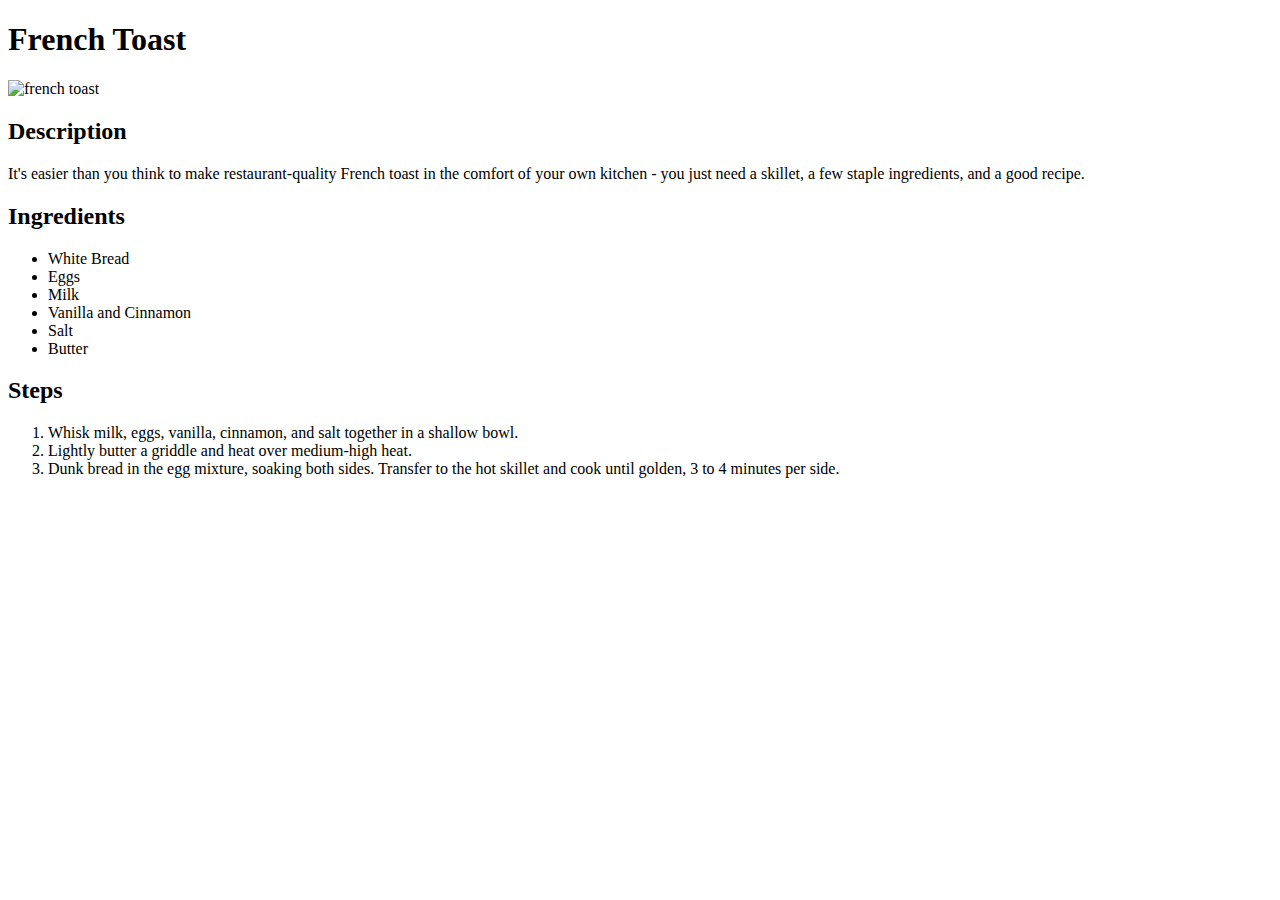
==== recipes/french_toast.html @ 86de19e7 "Update french toast recipe" ====
<!DOCTYPE html>
<html lang="en">
<head>
    <meta charset="UTF-8">
    <meta http-equiv="X-UA-Compatible" content="IE=edge">
    <meta name="viewport" content="width=device-width, initial-scale=1.0">
    <title>French Toast</title>
</head>
<body>
    <h1>French Toast</h1>
    <img src="../images/french_toast.jpg" alt="french toast">
    <h2>Description</h2>
    <p>It's easier than you think to make restaurant-quality French toast in the comfort of your own kitchen - you just need a skillet, a few staple ingredients, and a good recipe.</p>
    <h2>Ingredients</h2>
    <ul>
        <li>White Bread</li>
        <li>Eggs</li>
        <li>Milk</li>
        <li>Vanilla and Cinnamon</li>
        <li>Salt</li>
        <li>Butter</li>
    </ul>
    <h2>Steps</h2>
    <ol>
        <li>Whisk milk, eggs, vanilla, cinnamon, and salt together in a shallow bowl.</li>
        <li>Lightly butter a griddle and heat over medium-high heat.</li>
        <li>Dunk bread in the egg mixture, soaking both sides. Transfer to the hot skillet and cook until golden, 3 to 4 minutes per side.</li>
    </ol>
</body>
</html>
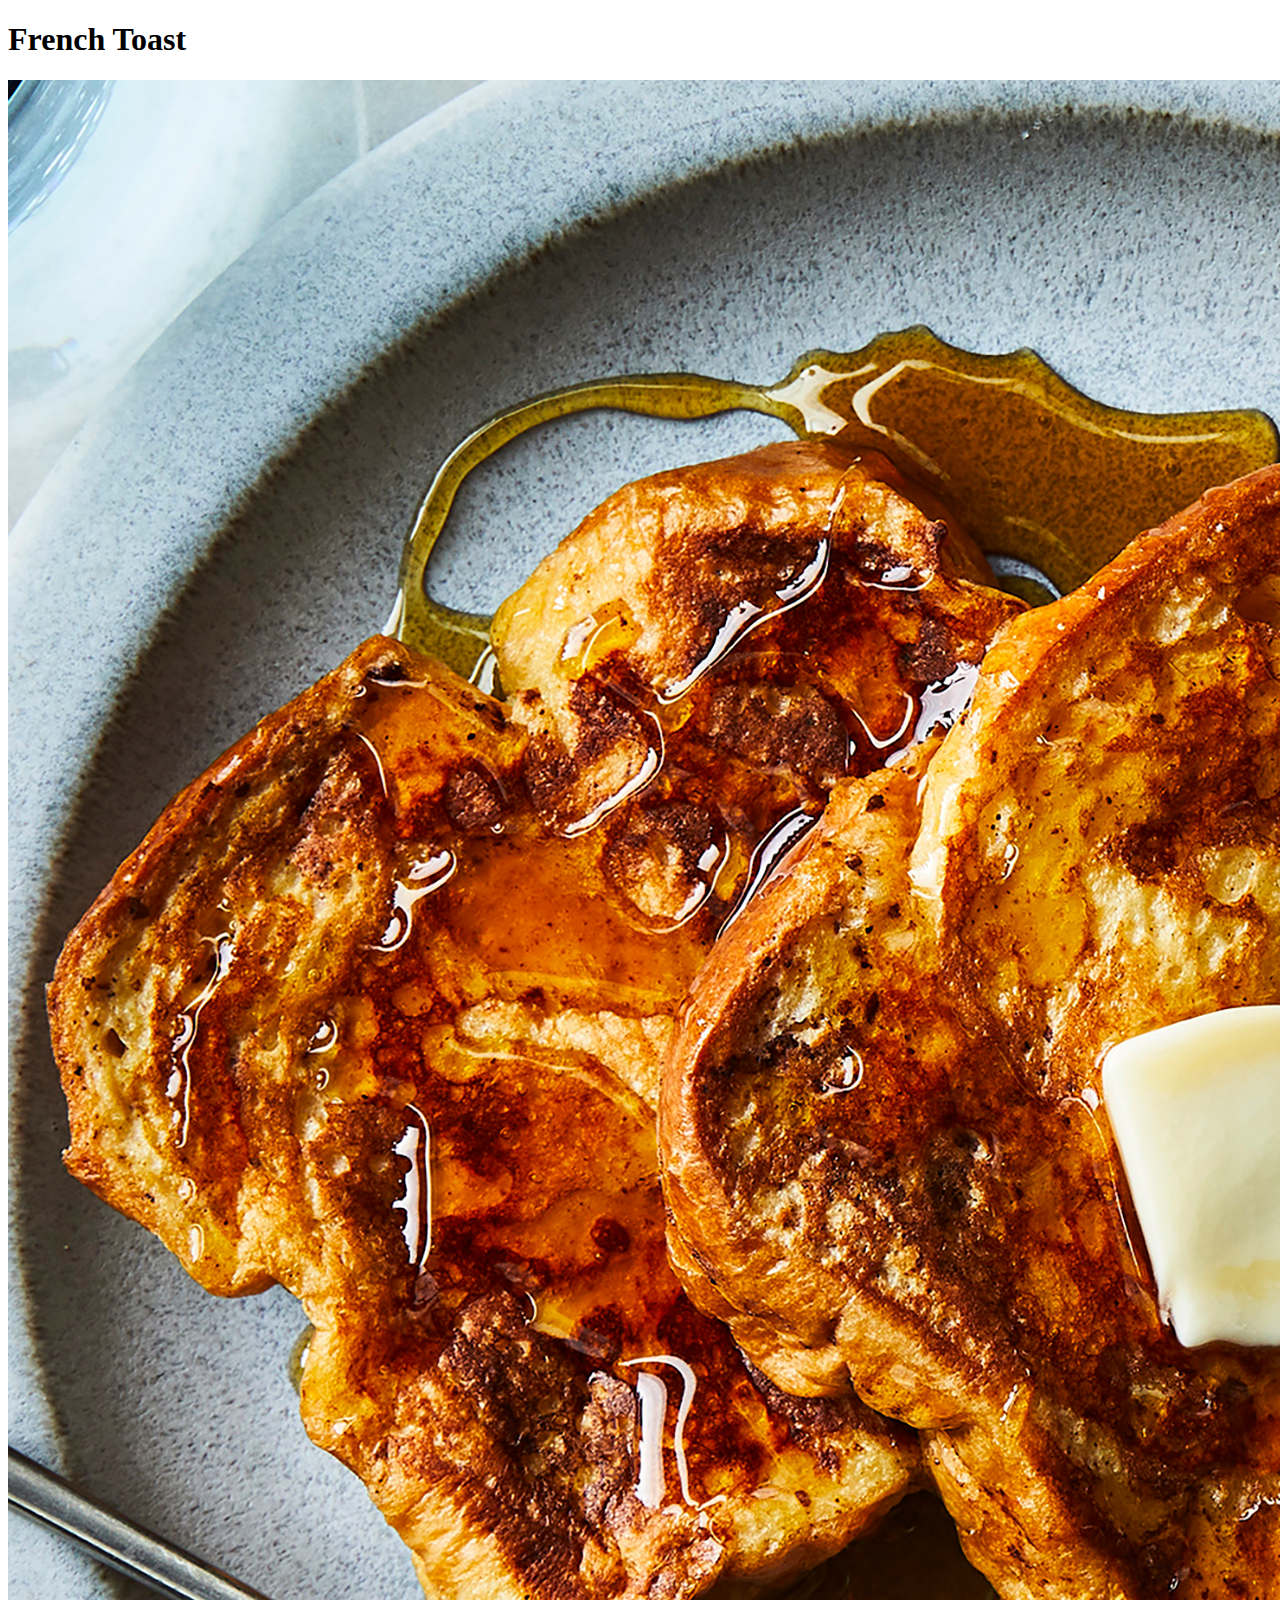
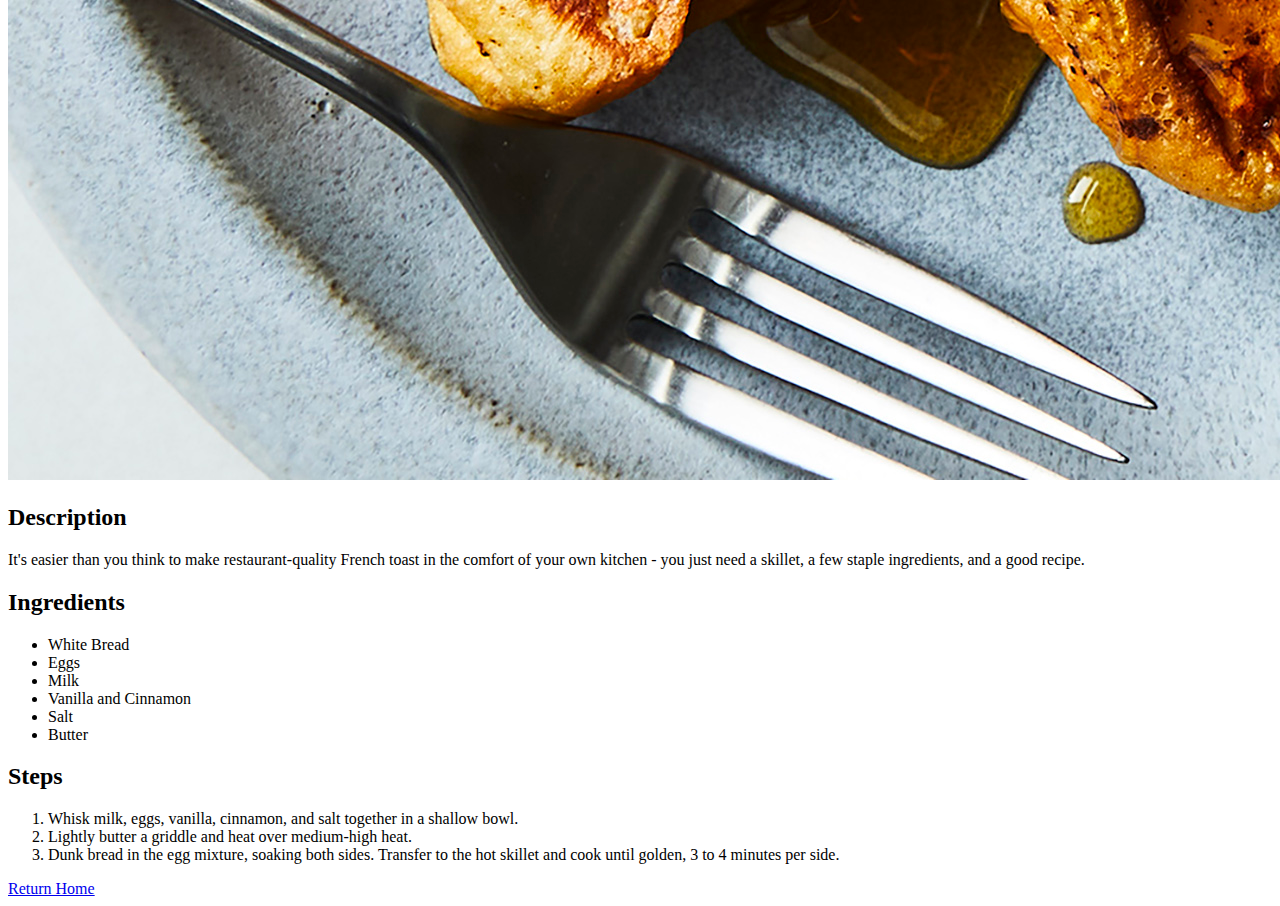
==== commit bfe97868: "Add links to all html" ====
--- a/recipes/french_toast.html
+++ b/recipes/french_toast.html
@@ -26,5 +26,7 @@
         <li>Lightly butter a griddle and heat over medium-high heat.</li>
         <li>Dunk bread in the egg mixture, soaking both sides. Transfer to the hot skillet and cook until golden, 3 to 4 minutes per side.</li>
     </ol>
+
+    <a href="../index.html">Return Home</a>
 </body>
 </html>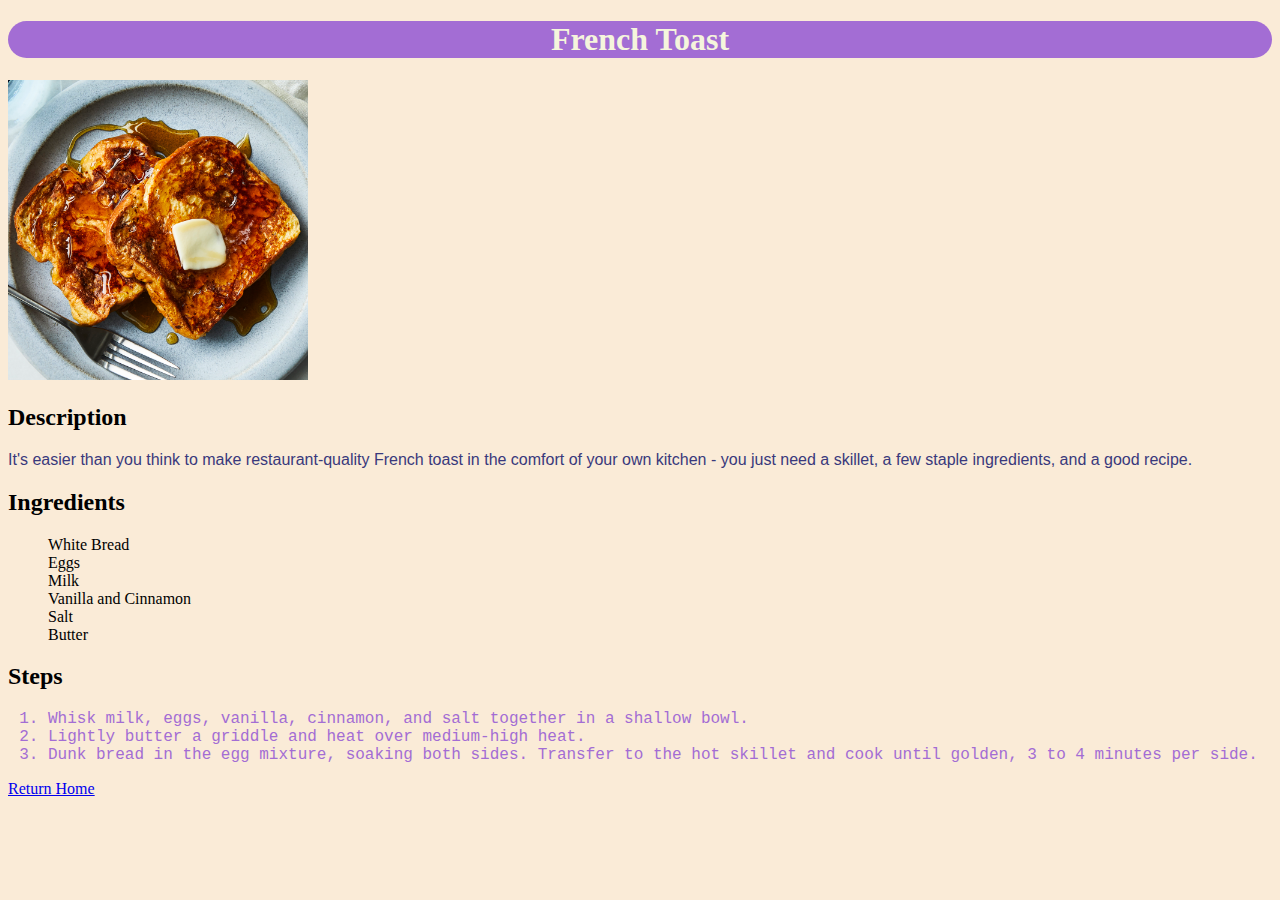
==== commit baebe419: "Add basic css styling" ====
--- a/recipes/french_toast.html
+++ b/recipes/french_toast.html
@@ -5,10 +5,11 @@
     <meta http-equiv="X-UA-Compatible" content="IE=edge">
     <meta name="viewport" content="width=device-width, initial-scale=1.0">
     <title>French Toast</title>
+    <link rel="stylesheet" href="../style.css">
 </head>
 <body>
     <h1>French Toast</h1>
-    <img src="../images/french_toast.jpg" alt="french toast">
+    <img class="image" src="../images/french_toast.jpg" alt="french toast">
     <h2>Description</h2>
     <p>It's easier than you think to make restaurant-quality French toast in the comfort of your own kitchen - you just need a skillet, a few staple ingredients, and a good recipe.</p>
     <h2>Ingredients</h2>
--- a/style.css
+++ b/style.css
@@ -0,0 +1,38 @@
+
+
+
+body {
+    background-color: antiquewhite;
+}
+
+h1 {
+    font-family: Georgia, 'Times New Roman', Times, serif;
+    background-color: rgb(163, 109, 212);
+    color: beige;
+    text-align: center;
+    border-radius: 40px;
+}
+
+p {
+    color: rgb(57, 57, 124);
+    font-family: Arial, Helvetica, sans-serif;
+}
+
+ul{
+    list-style: none;
+}
+
+.bold {
+    font-weight: bold;
+    font-size: 30px;
+}
+
+.image {
+    width: 300px;
+    height: auto;
+}
+
+ol {
+    color:rgb(163, 109, 212);
+    font-family: 'Courier New', Courier, monospace;
+}